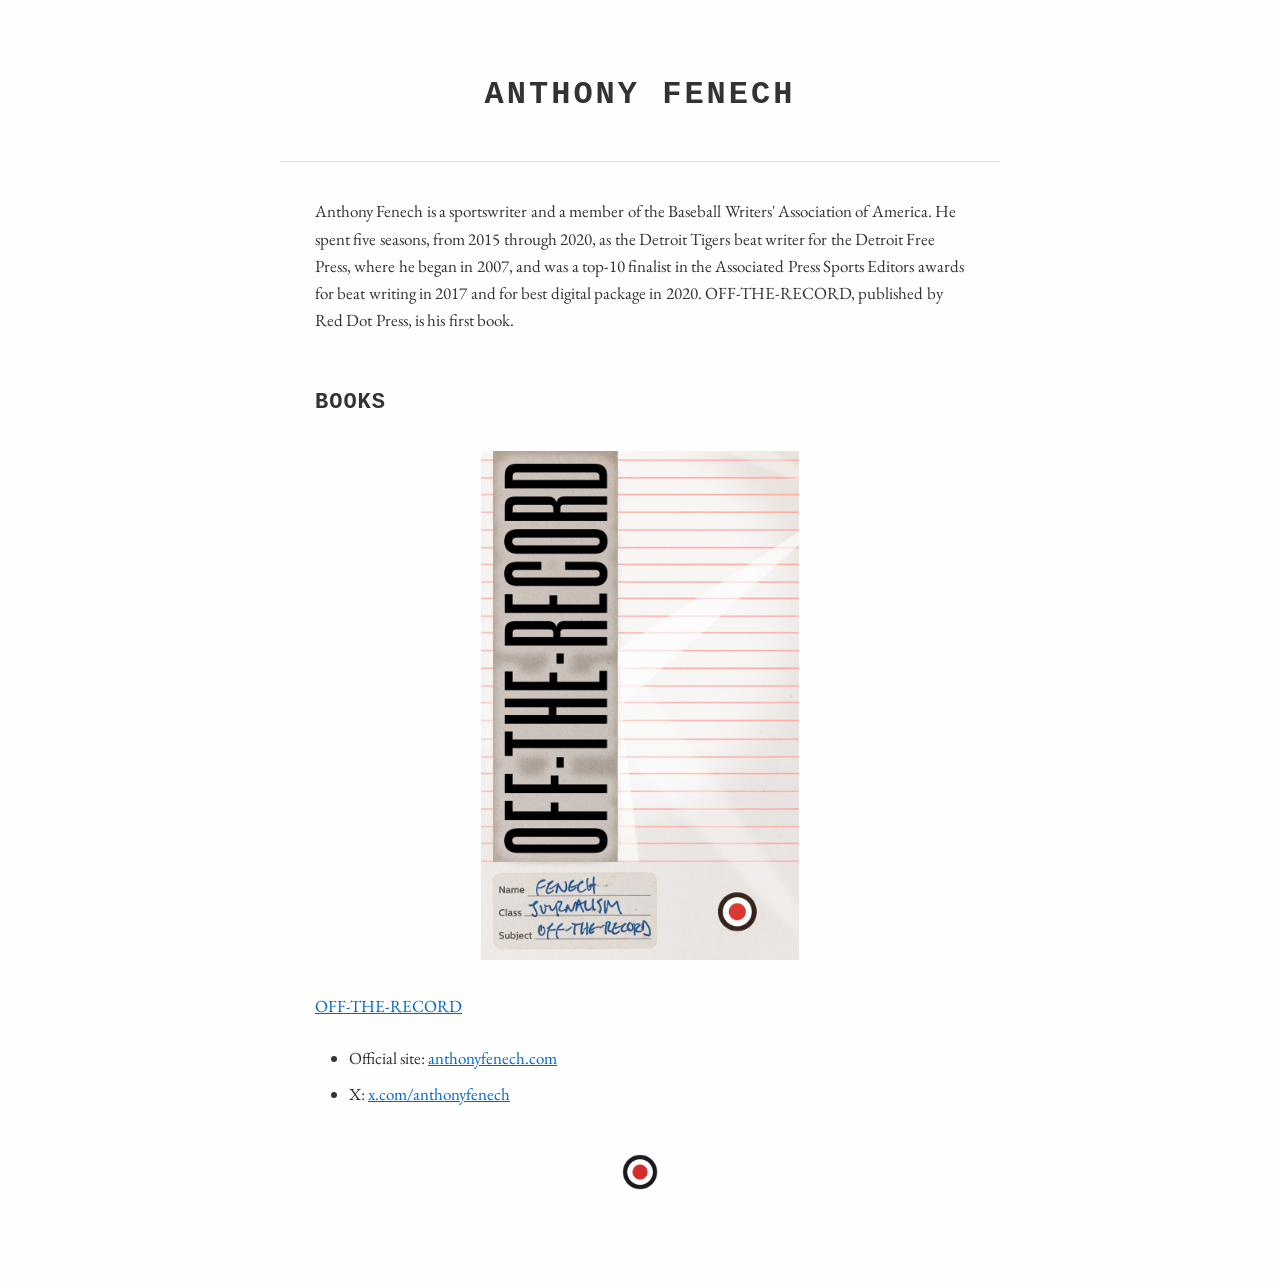
==== anthony-fenech/index.html @ d15d131d "Book page, author page, sitemap and robots.txt" ====
<!DOCTYPE html>
<html lang="en">
<head>
    <meta charset="UTF-8">
    <meta name="viewport" content="width=device-width, initial-scale=1.0">
    <title>Anthony Fenech — Red Dot Press</title>
    <meta name="description" content="Anthony Fenech, sportswriter and author of OFF-THE-RECORD, published by Red Dot Press.">
    <link rel="canonical" href="https://reddotbooks.com/anthony-fenech/">
    <meta property="og:type" content="profile">
    <meta property="og:url" content="https://reddotbooks.com/anthony-fenech/">
    <meta property="og:title" content="Anthony Fenech — Red Dot Press">
    <meta property="og:description" content="Anthony Fenech, sportswriter and author of OFF-THE-RECORD, published by Red Dot Press.">
    <link rel="icon" type="image/png" href="/assets/reddot-logo.png">
    <link rel="stylesheet" href="/css/otr-page.css">
</head>
<body>
    <main class="reader">
        <header class="chapter-header">
            <h1 class="chapter-title">ANTHONY FENECH</h1>
        </header>

        <div class="chapter-body">
            <p>Anthony Fenech is a sportswriter and a member of the Baseball Writers' Association of America. He spent five seasons, from 2015 through 2020, as the Detroit Tigers beat writer for the Detroit Free Press, where he began in 2007, and was a top-10 finalist in the Associated Press Sports Editors awards for beat writing in 2017 and for best digital package in 2020. OFF-THE-RECORD, published by Red Dot Press, is his first book.</p>

            <h2>Books</h2>
            <a href="/off-the-record/"><img class="cover-image" src="/assets/otr-cover.jpg" alt="OFF-THE-RECORD by Anthony Fenech, cover" width="800" height="1280"></a>
            <p><a href="/off-the-record/">OFF-THE-RECORD</a></p>

            <ul>
                <li>Official site: <a href="https://anthonyfenech.com">anthonyfenech.com</a></li>
                <li>X: <a href="https://x.com/anthonyfenech">x.com/anthonyfenech</a></li>
            </ul>
        </div>

        <footer class="site-footer">
            <a href="/"><img src="/assets/reddot-logo.png" alt="Red Dot Press" width="512" height="512"></a>
        </footer>
    </main>

    <script type="application/ld+json">
    {
      "@context": "https://schema.org",
      "@type": "Person",
      "name": "Anthony Fenech",
      "url": "https://anthonyfenech.com",
      "jobTitle": "Sportswriter",
      "sameAs": [
        "https://anthonyfenech.com",
        "https://offrecordbook.com",
        "https://x.com/anthonyfenech"
      ]
    }
    </script>
</body>
</html>
---- css/otr-page.css ----
/* ============================================
   OTR Page — static pages on reddotbooks.com
   Reproduces the OFF-THE-RECORD chapter look.
   Dark mode follows the device setting.
   ============================================ */

/* ---- Fonts: self-hosted EB Garamond ---- */
@font-face {
    font-family: 'EB Garamond';
    font-style: normal;
    font-weight: 400;
    font-display: swap;
    src: url('/fonts/eb-garamond-regular.woff2') format('woff2');
}

@font-face {
    font-family: 'EB Garamond';
    font-style: italic;
    font-weight: 400;
    font-display: swap;
    src: url('/fonts/eb-garamond-italic.woff2') format('woff2');
}

/* ---- Light mode (default) ---- */
:root {
    --color-text-primary: #333;
    --color-text-secondary: #666;
    --color-text-tertiary: #999;
    --color-background: #fefefe;
    --color-border: #ddd;
    --color-link: #0066cc;
    --color-link-hover: #0044aa;
    --color-accent-red: #cc0000;
    --color-image-border: transparent;

    --font-mono: 'Courier New', Courier, monospace;
    --font-serif: 'EB Garamond', 'Times New Roman', Times, Georgia, serif;

    --font-size-sm: 0.875rem;
    --font-size-reader: 1.0625rem;

    --letter-spacing-tight: 1px;
    --letter-spacing-wide: 3px;

    --space-sm: 0.5rem;
    --space-lg: 1.25rem;
    --space-xl: 2rem;
    --space-2xl: 2.5rem;

    --max-width-reader: 800px;
    --padding-mobile: 1.25rem;
    --padding-tablet: 2.5rem;
}

/* ---- Dark mode (device setting) ---- */
@media (prefers-color-scheme: dark) {
    :root {
        --color-text-primary: #e0e0e0;
        --color-text-secondary: #aaaaaa;
        --color-text-tertiary: #777777;
        --color-background: #1a1a1a;
        --color-border: #444444;
        --color-link: #6db3f2;
        --color-link-hover: #9dcbf7;
        --color-accent-red: #cc0000;
        --color-image-border: #444444;
    }
}

/* ---- Reset ---- */
* { margin: 0; padding: 0; box-sizing: border-box; }

html { background-color: var(--color-background); }

body {
    font-family: var(--font-mono);
    font-size: 1.125rem;
    line-height: 1.6;
    color: var(--color-text-primary);
    background-color: var(--color-background);
    -webkit-font-smoothing: antialiased;
    -moz-osx-font-smoothing: grayscale;
    text-rendering: optimizeLegibility;
    min-height: 100vh;
}

/* ---- Reader container ---- */
.reader {
    width: 100%;
    max-width: var(--max-width-reader);
    margin: 0 auto;
    padding: var(--padding-mobile);
    background-color: var(--color-background);
}

@media (min-width: 600px) {
    .reader { padding: var(--padding-tablet); }
}

/* ---- Chapter header ---- */
.chapter-header {
    margin-top: 2em;
    margin-bottom: 2em;
    padding-bottom: 1.5em;
    border-bottom: 1px solid var(--color-border);
}

.chapter-title {
    font-family: var(--font-mono);
    font-size: 28px;
    line-height: 1.2;
    font-weight: bold;
    color: var(--color-text-primary);
    margin-bottom: var(--space-lg);
    text-transform: uppercase;
    letter-spacing: var(--letter-spacing-wide);
    text-align: center;
}

.chapter-subtitle {
    font-family: var(--font-mono);
    font-size: var(--font-size-sm);
    line-height: 1.4;
    color: var(--color-text-secondary);
    margin-bottom: var(--space-sm);
    letter-spacing: var(--letter-spacing-tight);
    text-align: center;
}

/* ---- Chapter body ---- */
.chapter-body {
    font-family: var(--font-serif);
    font-size: var(--font-size-reader);
    line-height: 1.6;
    color: var(--color-text-primary);
    text-align: left;
    max-width: 650px;
    margin: var(--space-lg) auto var(--space-2xl) auto;
}

.chapter-body p {
    margin-top: 0;
    margin-bottom: 1.2rem;
    text-indent: 0;
    word-spacing: 0.02em;
}

.chapter-body em { font-style: italic; }
.chapter-body strong { font-weight: 600; }

.chapter-body h2 {
    font-family: var(--font-mono);
    font-size: 1.375rem;
    font-weight: bold;
    margin: 2.5em 0 1em 0;
    color: var(--color-text-primary);
    line-height: 1.3;
    text-transform: uppercase;
    letter-spacing: 1px;
}

.chapter-body ul {
    margin: 1.5em 0;
    padding-left: 2em;
}

.chapter-body li {
    margin-bottom: 0.5em;
    line-height: 1.6;
}

/* ---- Blurb: bold italics ---- */
.chapter-body .blurb p {
    font-weight: bold;
    font-style: italic;
}

/* ---- Links ---- */
.chapter-body a {
    color: var(--color-link);
    text-decoration: underline;
}

.chapter-body a:hover,
.chapter-body a:focus {
    color: var(--color-link-hover);
}

/* ---- Images ---- */
.cover-image,
.headshot-image {
    display: block;
    height: auto;
    margin: var(--space-xl) auto;
    border: 1px solid var(--color-image-border);
}

.cover-image {
    width: 100%;
    max-width: 320px;
}

.headshot-image {
    width: 100%;
    max-width: 240px;
}

/* ---- Site footer logo ---- */
.site-footer {
    text-align: center;
    margin-top: var(--space-2xl);
    padding-bottom: var(--space-2xl);
}

.site-footer a { display: inline-block; line-height: 0; }

.site-footer img {
    display: block;
    width: 48px;
    height: auto;
}

/* ---- Responsive type ---- */
@media (max-width: 599px) {
    .chapter-title { font-size: 26px; }
    .chapter-body { max-width: 100%; }
    .chapter-body h2 { font-size: 1.25rem; }
}

@media (min-width: 600px) {
    .chapter-title { font-size: 32px; }
}
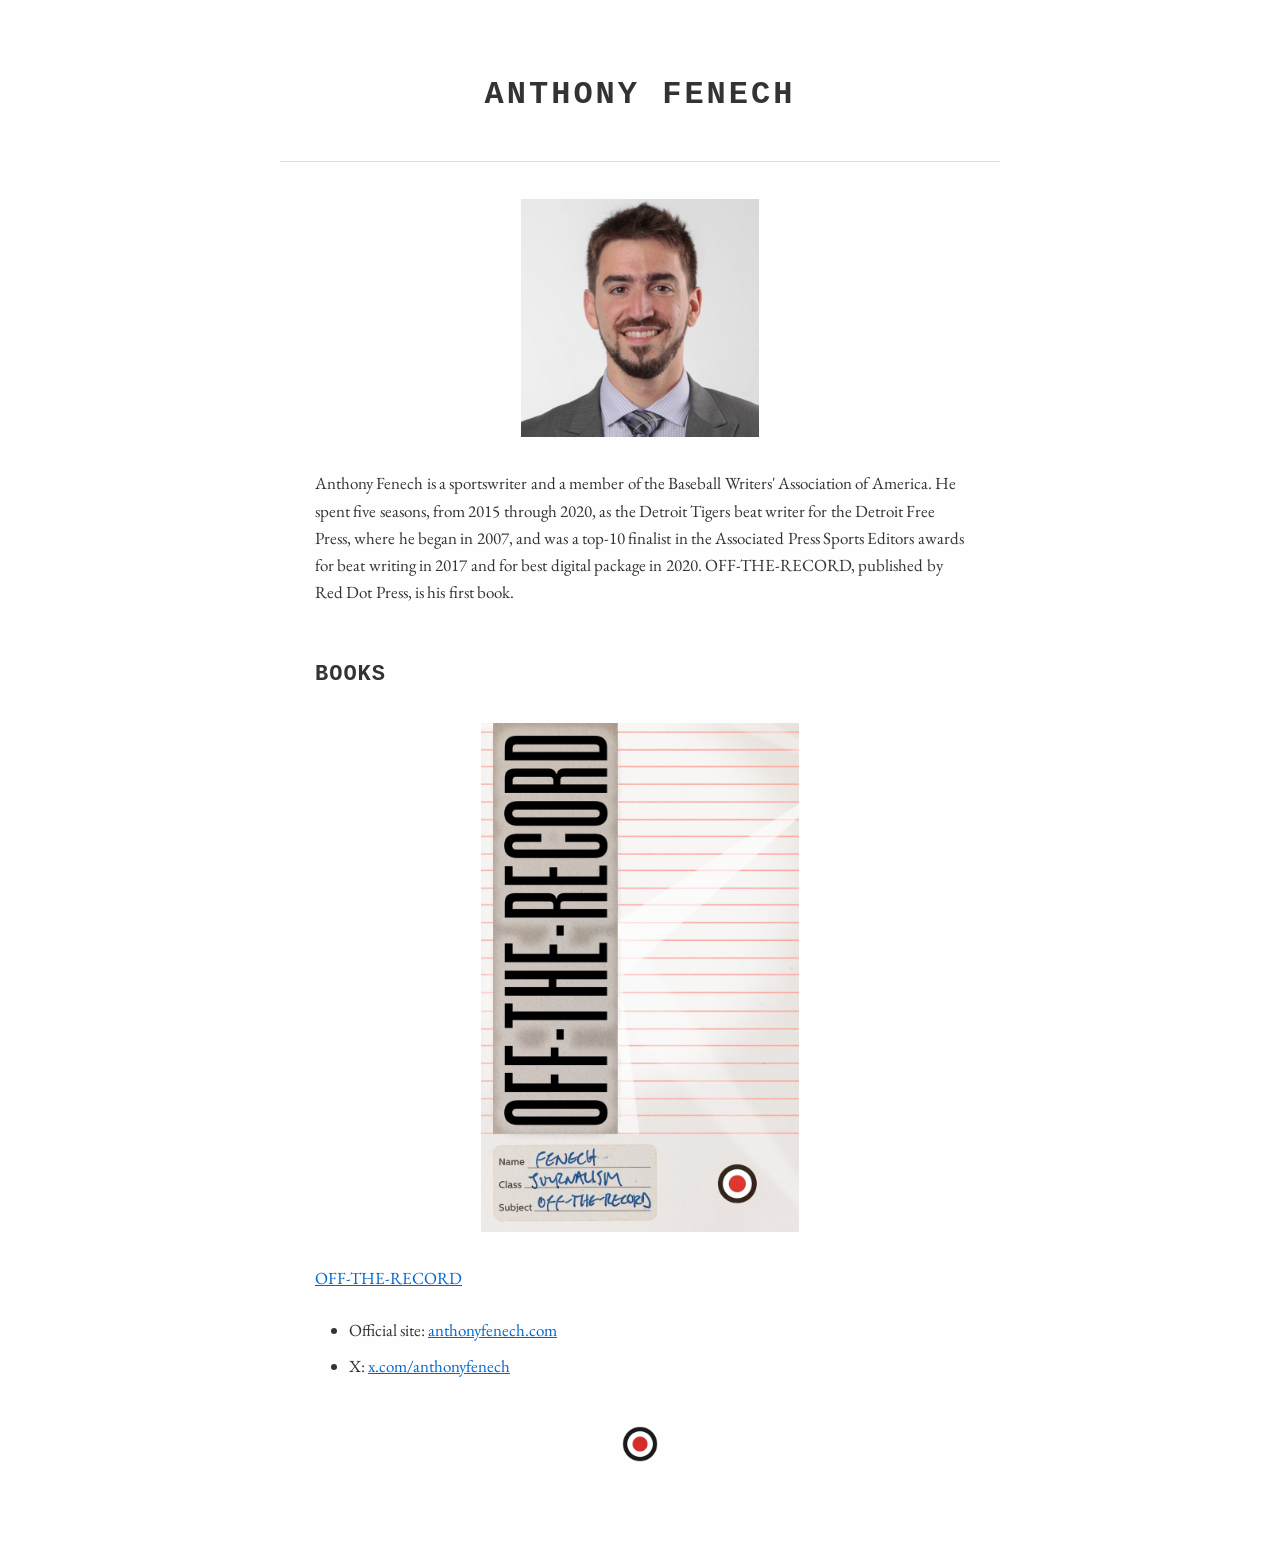
==== commit d3bf1584: "Add author headshot" ====
--- a/anthony-fenech/index.html
+++ b/anthony-fenech/index.html
@@ -10,6 +10,7 @@
     <meta property="og:url" content="https://reddotbooks.com/anthony-fenech/">
     <meta property="og:title" content="Anthony Fenech — Red Dot Press">
     <meta property="og:description" content="Anthony Fenech, sportswriter and author of OFF-THE-RECORD, published by Red Dot Press.">
+    <meta property="og:image" content="https://reddotbooks.com/assets/anthony-fenech.jpg">
     <link rel="icon" type="image/png" href="/assets/reddot-logo.png">
     <link rel="stylesheet" href="/css/otr-page.css">
 </head>
@@ -20,6 +21,8 @@
         </header>
 
         <div class="chapter-body">
+            <img class="headshot-image" src="/assets/anthony-fenech.jpg" alt="Anthony Fenech" width="600" height="600">
+
             <p>Anthony Fenech is a sportswriter and a member of the Baseball Writers' Association of America. He spent five seasons, from 2015 through 2020, as the Detroit Tigers beat writer for the Detroit Free Press, where he began in 2007, and was a top-10 finalist in the Associated Press Sports Editors awards for beat writing in 2017 and for best digital package in 2020. OFF-THE-RECORD, published by Red Dot Press, is his first book.</p>
 
             <h2>Books</h2>
@@ -43,6 +46,7 @@
       "@type": "Person",
       "name": "Anthony Fenech",
       "url": "https://anthonyfenech.com",
+      "image": "https://reddotbooks.com/assets/anthony-fenech.jpg",
       "jobTitle": "Sportswriter",
       "sameAs": [
         "https://anthonyfenech.com",
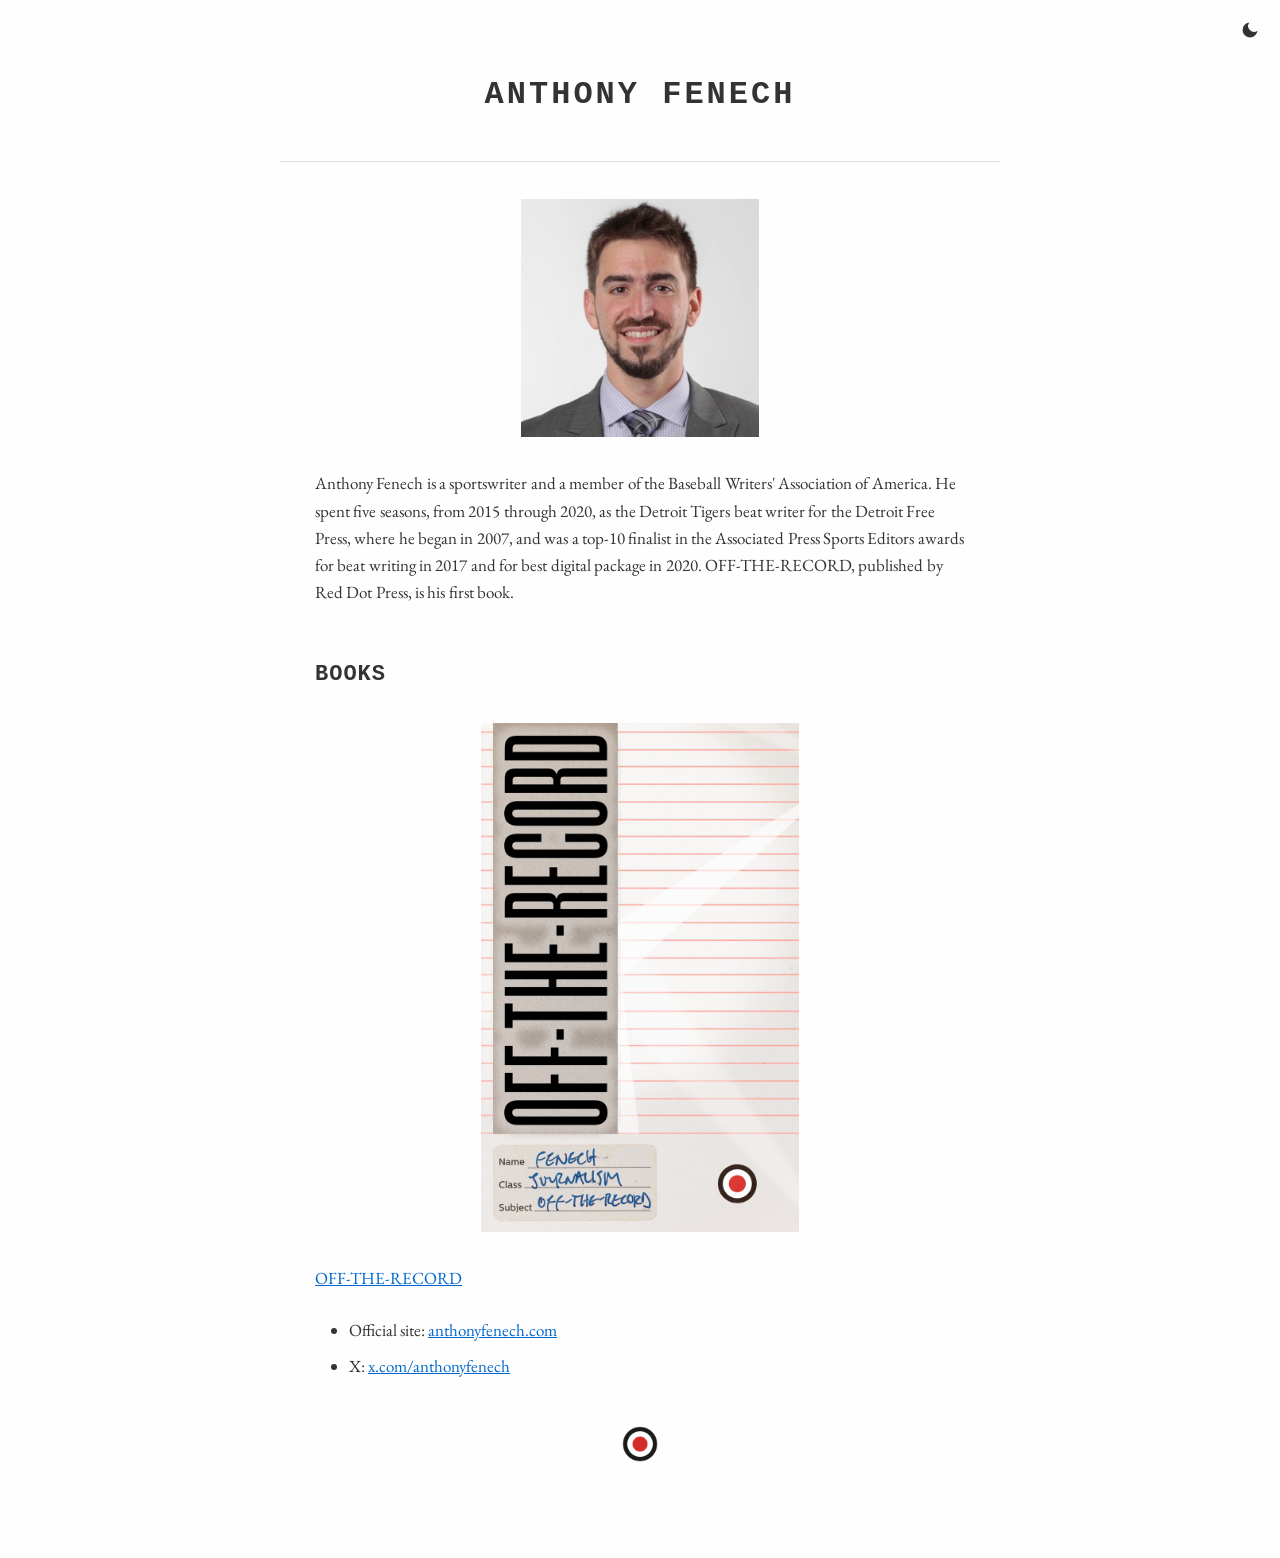
==== commit d0079308: "Switch to light/dark theme with toggle, white default" ====
--- a/anthony-fenech/index.html
+++ b/anthony-fenech/index.html
@@ -12,9 +12,25 @@
     <meta property="og:description" content="Anthony Fenech, sportswriter and author of OFF-THE-RECORD, published by Red Dot Press.">
     <meta property="og:image" content="https://reddotbooks.com/assets/anthony-fenech.jpg">
     <link rel="icon" type="image/png" href="/assets/reddot-logo.png">
-    <link rel="stylesheet" href="/css/otr-page.css">
+    <!-- CRITICAL: Apply theme BEFORE CSS loads to prevent FOUC -->
+    <script>
+        (function() {
+            // Theme (dark/light) — light is the default; dark only if explicitly chosen
+            if (localStorage.getItem('reader_theme') === 'dark') {
+                document.documentElement.setAttribute('data-theme', 'dark');
+            }
+        })();
+    </script>
+    <link rel="stylesheet" href="/css/otr-page.css?v=1">
 </head>
 <body>
+    <header class="site-header">
+        <button class="theme-toggle" id="themeToggle" title="Toggle dark mode" aria-label="Toggle dark mode">
+            <svg width="20" height="20" viewBox="0 0 24 24" fill="currentColor" stroke="none">
+                <path d="M21 12.79A9 9 0 1 1 11.21 3 7 7 0 0 0 21 12.79z"/>
+            </svg>
+        </button>
+    </header>
     <main class="reader">
         <header class="chapter-header">
             <h1 class="chapter-title">ANTHONY FENECH</h1>
@@ -55,5 +71,6 @@
       ]
     }
     </script>
+    <script type="module" src="/js/theme.js?v=1"></script>
 </body>
 </html>
--- a/css/otr-page.css
+++ b/css/otr-page.css
@@ -52,19 +52,17 @@
     --padding-tablet: 2.5rem;
 }
 
-/* ---- Dark mode (device setting) ---- */
-@media (prefers-color-scheme: dark) {
-    :root {
-        --color-text-primary: #e0e0e0;
-        --color-text-secondary: #aaaaaa;
-        --color-text-tertiary: #777777;
-        --color-background: #1a1a1a;
-        --color-border: #444444;
-        --color-link: #6db3f2;
-        --color-link-hover: #9dcbf7;
-        --color-accent-red: #cc0000;
-        --color-image-border: #444444;
-    }
+/* ---- Dark mode (toggle-driven, matches offrecordbook.com) ---- */
+[data-theme="dark"] {
+    --color-text-primary: #e0e0e0;
+    --color-text-secondary: #aaaaaa;
+    --color-text-tertiary: #777777;
+    --color-background: #1a1a1a;
+    --color-border: #444444;
+    --color-link: #6db3f2;
+    --color-link-hover: #9dcbf7;
+    --color-accent-red: #cc0000;
+    --color-image-border: #444444;
 }
 
 /* ---- Reset ---- */
@@ -230,3 +228,27 @@
 @media (min-width: 600px) {
     .chapter-title { font-size: 32px; }
 }
+
+/* ---- Theme toggle (copied from offrecordbook.com) ---- */
+.site-header {
+    position: absolute;
+    top: 0;
+    right: 0;
+    padding: var(--space-sm);
+    z-index: 10;
+}
+
+.theme-toggle {
+    display: flex;
+    align-items: center;
+    justify-content: center;
+    width: 44px;
+    height: 44px;
+    background: transparent;
+    border: none;
+    cursor: pointer;
+    transition: opacity 0.15s ease;
+    color: var(--color-text-primary);
+}
+
+.theme-toggle:hover { opacity: 0.7; }
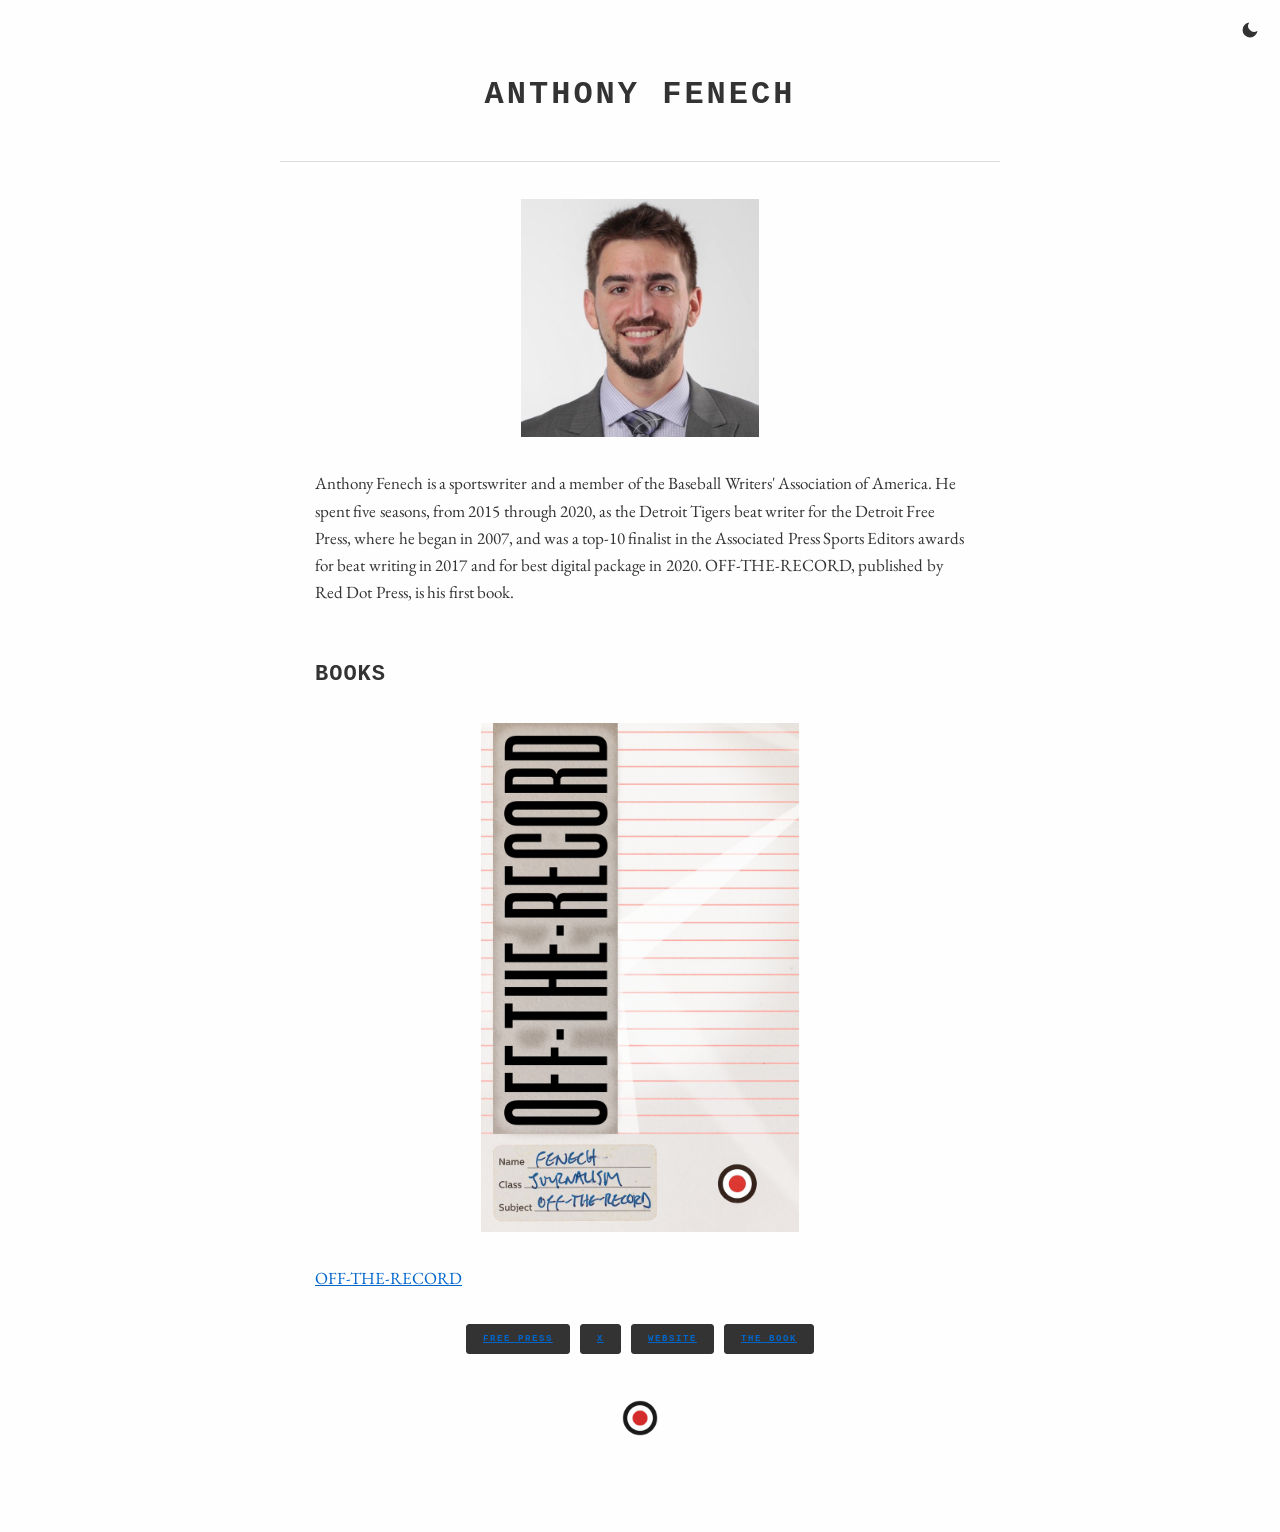
==== commit ab394baa: "Move author content to author page, add button row" ====
--- a/anthony-fenech/index.html
+++ b/anthony-fenech/index.html
@@ -45,10 +45,12 @@
             <a href="/off-the-record/"><img class="cover-image" src="/assets/otr-cover.jpg" alt="OFF-THE-RECORD by Anthony Fenech, cover" width="800" height="1280"></a>
             <p><a href="/off-the-record/">OFF-THE-RECORD</a></p>
 
-            <ul>
-                <li>Official site: <a href="https://anthonyfenech.com">anthonyfenech.com</a></li>
-                <li>X: <a href="https://x.com/anthonyfenech">x.com/anthonyfenech</a></li>
-            </ul>
+            <nav class="link-row">
+                <a href="https://www.freep.com/staff/2648482001/anthony-fenech/" class="pdf-download-btn">FREE PRESS</a>
+                <a href="https://x.com/anthonyfenech" class="pdf-download-btn">X</a>
+                <a href="https://anthonyfenech.com" class="pdf-download-btn">WEBSITE</a>
+                <a href="https://offrecordbook.com" class="pdf-download-btn">THE BOOK</a>
+            </nav>
         </div>
 
         <footer class="site-footer">
--- a/css/otr-page.css
+++ b/css/otr-page.css
@@ -115,16 +115,6 @@
     text-align: center;
 }
 
-.chapter-subtitle {
-    font-family: var(--font-mono);
-    font-size: var(--font-size-sm);
-    line-height: 1.4;
-    color: var(--color-text-secondary);
-    margin-bottom: var(--space-sm);
-    letter-spacing: var(--letter-spacing-tight);
-    text-align: center;
-}
-
 /* ---- Chapter body ---- */
 .chapter-body {
     font-family: var(--font-serif);
@@ -252,3 +242,89 @@
 }
 
 .theme-toggle:hover { opacity: 0.7; }
+
+/* ---- Store menu (copied from offrecordbook.com downloadpage.html,
+       scaled to ~82% and re-pointed at this page's theme variables) ---- */
+.format-menu {
+    display: grid;
+    grid-template-columns: max-content max-content max-content;
+    column-gap: 10px;        /* source 12px */
+    row-gap: 20px;           /* source 24px */
+    justify-content: center;
+    align-items: center;
+    width: fit-content;
+    margin: 0 auto;
+    padding: 16px 0;         /* source 20px 0 */
+}
+
+.format-item {
+    display: contents;
+    font-family: var(--font-mono);
+    font-size: 0.8125rem;    /* source 1rem */
+    font-weight: bold;
+    text-transform: uppercase;
+    letter-spacing: 0.8px;   /* source 1px */
+    text-decoration: none;
+    color: var(--color-text-primary);
+    -webkit-tap-highlight-color: transparent;
+}
+
+.format-name { text-align: right; }
+.format-dash { text-align: center; }
+.format-menu .pdf-download-btn { justify-self: start; }
+
+.pdf-download-btn {
+    padding: 7px 16px;       /* source 8px 20px */
+    font-family: var(--font-mono);
+    font-size: 9px;          /* source 11px */
+    font-weight: bold;
+    text-transform: uppercase;
+    letter-spacing: 1.6px;   /* source 2px */
+    background: var(--color-text-primary);
+    color: var(--color-background);
+    border: 1px solid var(--color-text-primary);
+    border-radius: 3px;
+    text-decoration: none;
+    white-space: nowrap;
+}
+
+[data-theme="dark"] .pdf-download-btn {
+    background: var(--color-background);
+    color: var(--color-text-primary);
+    border: 1px solid var(--color-text-primary);
+}
+
+/* Mobile - larger tap targets */
+@media (max-width: 599px) {
+    .format-menu {
+        row-gap: 23px;       /* source 28px */
+    }
+}
+
+/* ---- Small note line (reuses the existing --font-size-sm) ---- */
+.chapter-body p.text-small {
+    font-size: var(--font-size-sm);
+}
+
+/* ---- Button row (author page): reuses .pdf-download-btn for the look,
+       in a centred flex row that wraps instead of overflowing.
+       Deliberately NOT inside .format-menu, so the grid's
+       justify-self: start does not apply. ---- */
+.link-row {
+    display: flex;
+    flex-wrap: wrap;
+    justify-content: center;
+    align-items: center;
+    gap: 10px;
+    margin: var(--space-xl) 0;
+}
+
+/* Visible keyboard focus for the store buttons and the author row */
+.pdf-download-btn:focus-visible {
+    outline: 2px solid var(--color-text-primary);
+    outline-offset: 2px;
+}
+
+[data-theme="dark"] .pdf-download-btn:focus-visible {
+    outline: 2px solid var(--color-text-primary);
+}
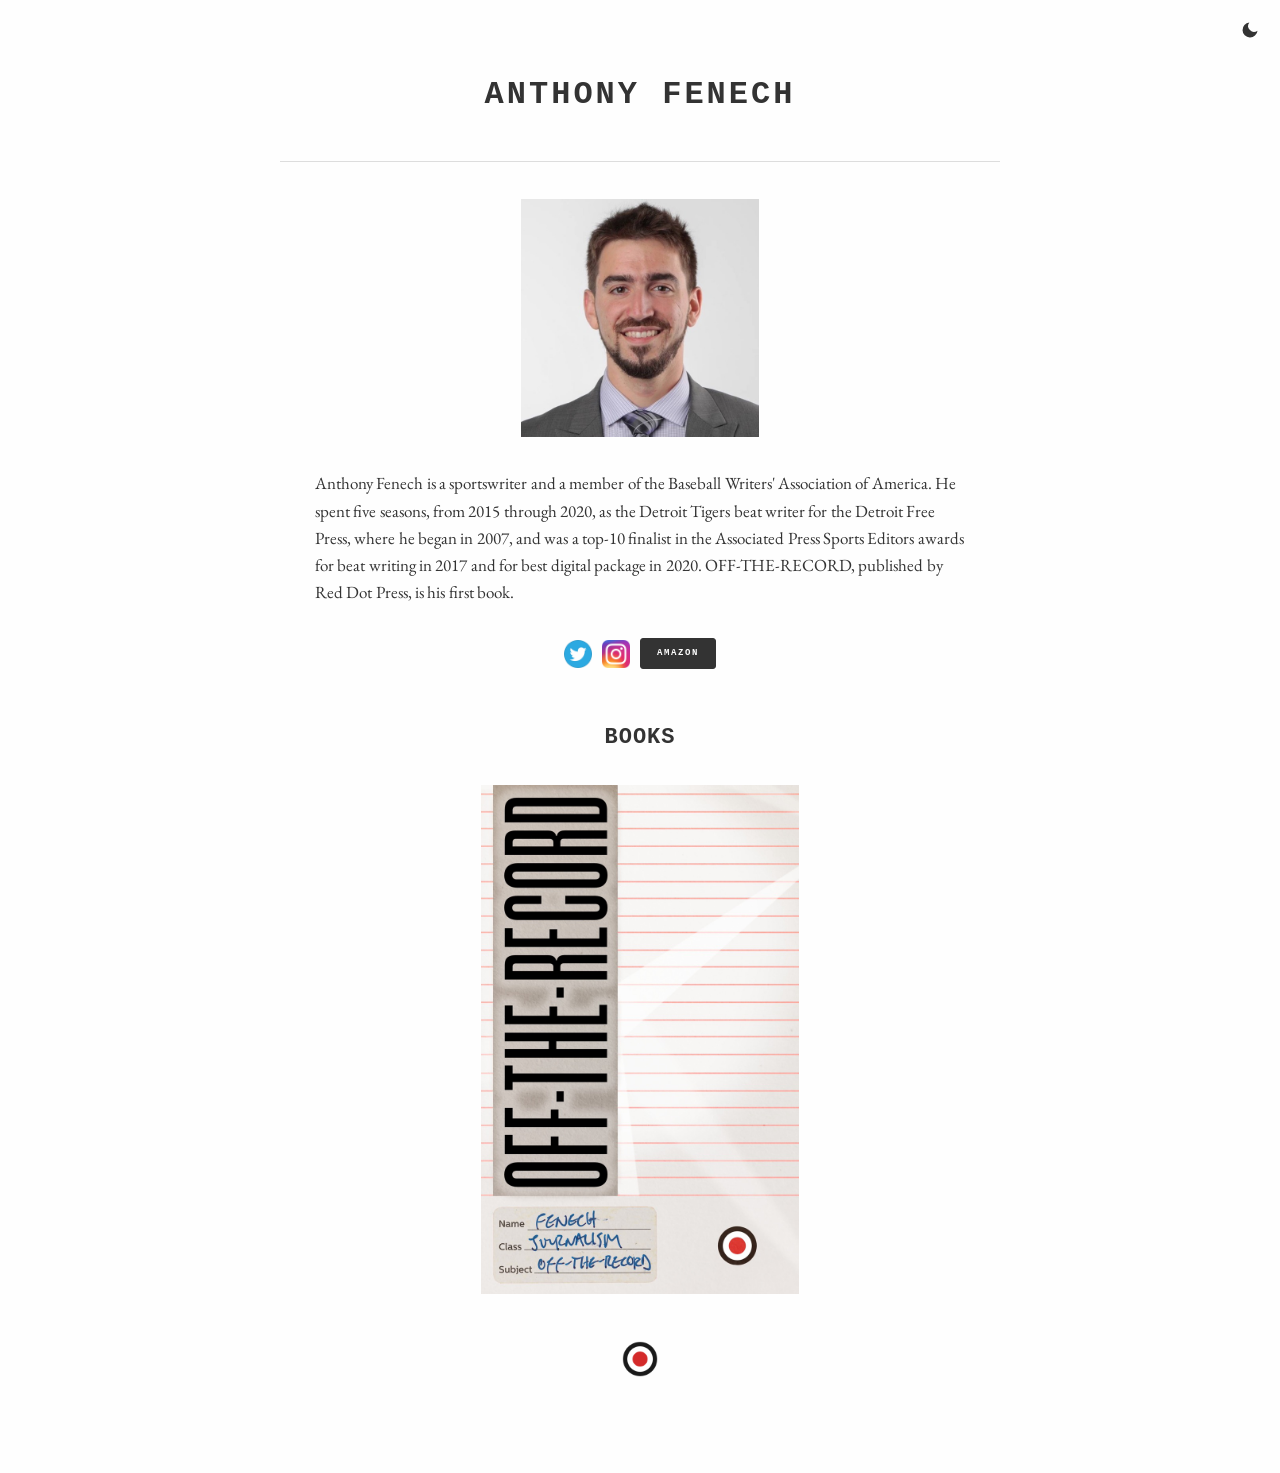
==== commit fbb09ebc: "Author page: social logo row above cover" ====
--- a/anthony-fenech/index.html
+++ b/anthony-fenech/index.html
@@ -41,16 +41,17 @@
 
             <p>Anthony Fenech is a sportswriter and a member of the Baseball Writers' Association of America. He spent five seasons, from 2015 through 2020, as the Detroit Tigers beat writer for the Detroit Free Press, where he began in 2007, and was a top-10 finalist in the Associated Press Sports Editors awards for beat writing in 2017 and for best digital package in 2020. OFF-THE-RECORD, published by Red Dot Press, is his first book.</p>
 
+
+            <nav class="link-row">
+                <a href="https://x.com/anthonyfenech" class="social-link"><img class="social-icon" src="/assets/icon-twitter.png" alt="X (formerly Twitter)" width="28" height="28"></a>
+                <a href="https://www.instagram.com/afen10/" class="social-link"><img class="social-icon" src="/assets/icon-instagram.png" alt="Instagram" width="28" height="28"></a>
+                <a href="https://www.amazon.com/stores/author/B0H463D1TS" class="pdf-download-btn">AMAZON</a>
+                <!-- GOODREADS button goes here -->
+            </nav>
+
             <h2>Books</h2>
             <a href="/off-the-record/"><img class="cover-image" src="/assets/otr-cover.jpg" alt="OFF-THE-RECORD by Anthony Fenech, cover" width="800" height="1280"></a>
-            <p><a href="/off-the-record/">OFF-THE-RECORD</a></p>
 
-            <nav class="link-row">
-                <a href="https://www.freep.com/staff/2648482001/anthony-fenech/" class="pdf-download-btn">FREE PRESS</a>
-                <a href="https://x.com/anthonyfenech" class="pdf-download-btn">X</a>
-                <a href="https://anthonyfenech.com" class="pdf-download-btn">WEBSITE</a>
-                <a href="https://offrecordbook.com" class="pdf-download-btn">THE BOOK</a>
-            </nav>
         </div>
 
         <footer class="site-footer">
--- a/css/otr-page.css
+++ b/css/otr-page.css
@@ -301,11 +301,6 @@
     }
 }
 
-/* ---- Small note line (reuses the existing --font-size-sm) ---- */
-.chapter-body p.text-small {
-    font-size: var(--font-size-sm);
-}
-
 /* ---- Button row (author page): reuses .pdf-download-btn for the look,
        in a centred flex row that wraps instead of overflowing.
        Deliberately NOT inside .format-menu, so the grid's
@@ -328,3 +323,76 @@
 [data-theme="dark"] .pdf-download-btn:focus-visible {
     outline: 2px solid var(--color-text-primary);
 }
+
+/* ---- Button text: beat .chapter-body a (0,1,1) with a.pdf-download-btn
+       (0,1,1, later in source) and .chapter-body a:hover/:focus (0,2,1)
+       with a.pdf-download-btn:hover/:focus (0,2,1, later in source).
+       No !important needed. ---- */
+a.pdf-download-btn,
+a.pdf-download-btn:link,
+a.pdf-download-btn:visited,
+a.pdf-download-btn:hover,
+a.pdf-download-btn:focus,
+a.pdf-download-btn:active {
+    color: var(--color-background);
+    text-decoration: none;
+    text-align: center;
+}
+
+[data-theme="dark"] a.pdf-download-btn,
+[data-theme="dark"] a.pdf-download-btn:link,
+[data-theme="dark"] a.pdf-download-btn:visited,
+[data-theme="dark"] a.pdf-download-btn:hover,
+[data-theme="dark"] a.pdf-download-btn:focus,
+[data-theme="dark"] a.pdf-download-btn:active {
+    color: var(--color-text-primary);
+    text-decoration: none;
+}
+
+/* ---- Section subheads centered to match the page title and the
+       centered store grid (applies to both content pages) ---- */
+.chapter-body h2 {
+    text-align: center;
+}
+
+/* ---- BOOK DETAILS labels: match the GET THE BOOK store labels
+       (.format-item). Size rule: .format-item is 0.8125rem (13px),
+       which is >= 12px, so its size is used as-is. Letter-spacing rule:
+       0.8px is not above 1px, so it is carried over unhalved.
+       No color, no text-transform (capitals are in the markup). ---- */
+.detail-label {
+    font-family: var(--font-mono);
+    font-weight: bold;
+    letter-spacing: 0.8px;
+    font-size: 0.8125rem;
+}
+
+/* ---- Social logo row (author page) ----
+       .social-icon sets display size only; the PNGs keep their own colours.
+       28px matches .pdf-download-btn's computed height (~28px:
+       9px text x1.2 + 7px padding x2 + 1px border x2). ---- */
+.social-icon {
+    display: block;
+    width: 28px;
+    height: auto;
+}
+
+/* Beat .chapter-body a (0,1,1) — a.social-link is (0,1,1) and later in
+   source, so it wins the tie. Covers every link state. */
+a.social-link,
+a.social-link:link,
+a.social-link:visited,
+a.social-link:hover,
+a.social-link:focus,
+a.social-link:active {
+    text-decoration: none;
+    color: inherit;
+    display: inline-block;
+    line-height: 0;
+}
+
+@media (max-width: 599px) {
+    .social-icon {
+        width: 26px;
+    }
+}
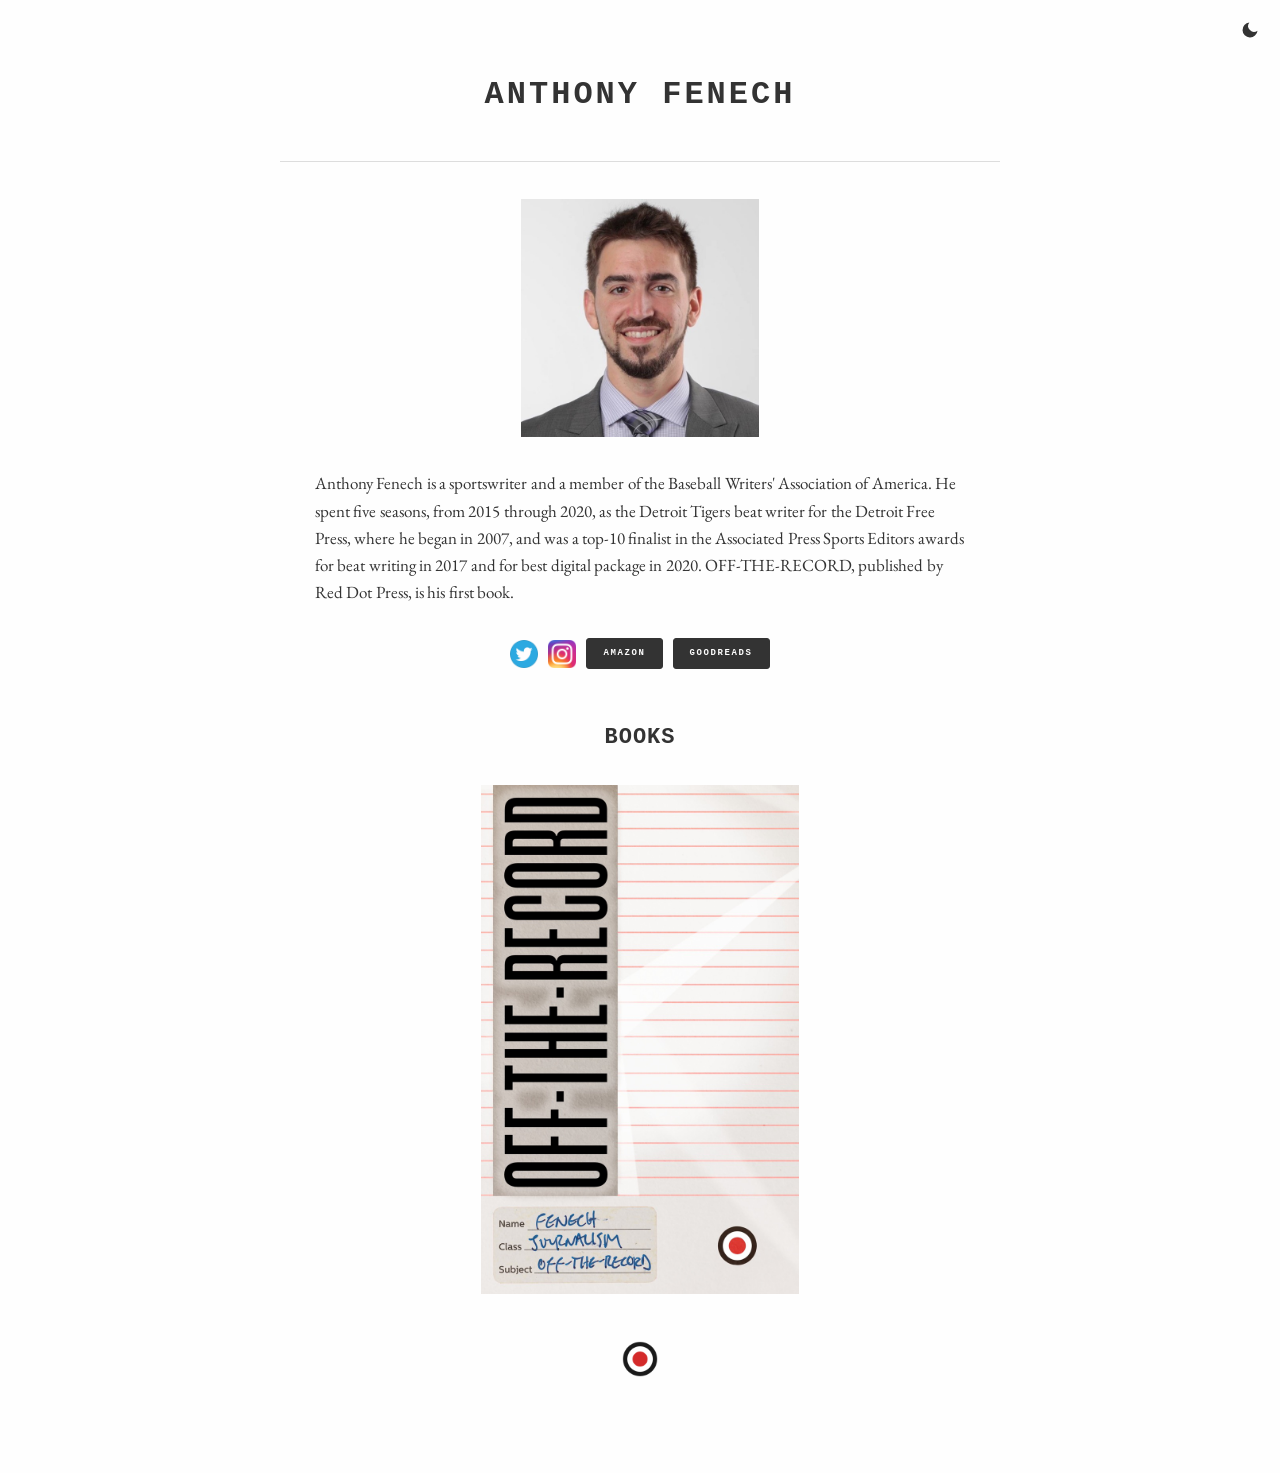
==== commit 897f44c4: "Add Goodreads links and fix blurb typo" ====
--- a/anthony-fenech/index.html
+++ b/anthony-fenech/index.html
@@ -46,7 +46,7 @@
                 <a href="https://x.com/anthonyfenech" class="social-link"><img class="social-icon" src="/assets/icon-twitter.png" alt="X (formerly Twitter)" width="28" height="28"></a>
                 <a href="https://www.instagram.com/afen10/" class="social-link"><img class="social-icon" src="/assets/icon-instagram.png" alt="Instagram" width="28" height="28"></a>
                 <a href="https://www.amazon.com/stores/author/B0H463D1TS" class="pdf-download-btn">AMAZON</a>
-                <!-- GOODREADS button goes here -->
+                <a href="https://www.goodreads.com/author/show/70575290.Anthony_Fenech" target="_blank" rel="noopener noreferrer" class="pdf-download-btn" aria-label="Anthony Fenech on Goodreads">GOODREADS</a>
             </nav>
 
             <h2>Books</h2>
@@ -70,7 +70,10 @@
       "sameAs": [
         "https://anthonyfenech.com",
         "https://offrecordbook.com",
-        "https://x.com/anthonyfenech"
+        "https://x.com/anthonyfenech",
+        "https://www.instagram.com/afen10/",
+        "https://www.amazon.com/stores/author/B0H463D1TS",
+        "https://www.goodreads.com/author/show/70575290.Anthony_Fenech"
       ]
     }
     </script>
--- a/css/otr-page.css
+++ b/css/otr-page.css
@@ -157,10 +157,13 @@
     line-height: 1.6;
 }
 
-/* ---- Blurb: bold italics ---- */
+/* ---- Blurb: bold Courier, upright (back-cover styling) ---- */
 .chapter-body .blurb p {
-    font-weight: bold;
-    font-style: italic;
+    font-family: var(--font-mono);
+    font-weight: bold;
+    font-style: normal;
+    font-size: 1.0625rem;
+    line-height: 1.6;
 }
 
 /* ---- Links ---- */
@@ -396,3 +399,14 @@
         width: 26px;
     }
 }
+
+/* ---- Back-cover divider between the blurb and the description.
+       margin-left is set to 0 explicitly to override the browser's
+       default margin-inline: auto, which would centre the <hr>. ---- */
+.blurb-rule {
+    border: none;
+    height: 3px;
+    width: 120px;
+    background: var(--color-text-primary);
+    margin: 2rem auto 2rem 0;
+}
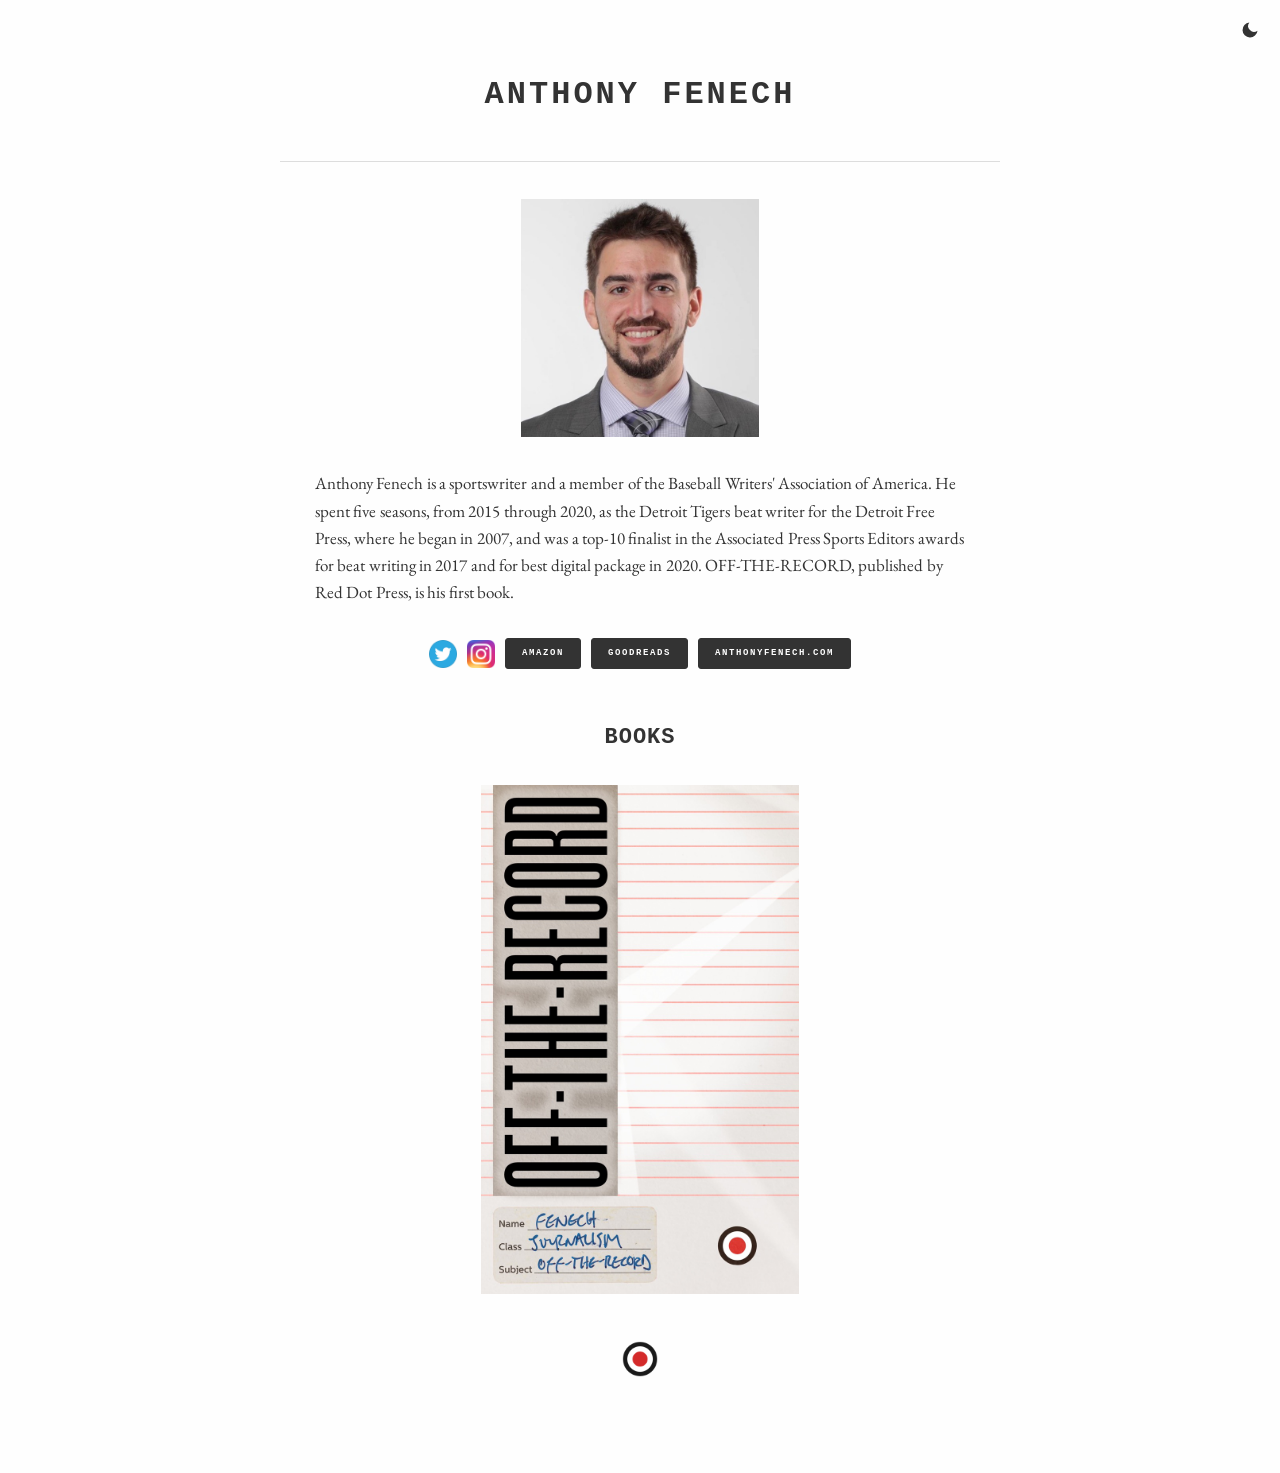
==== commit c9dd90d1: "Add twitter:card, homepage h1, author site link, and Wikidata sameAs" ====
--- a/anthony-fenech/index.html
+++ b/anthony-fenech/index.html
@@ -11,6 +11,7 @@
     <meta property="og:title" content="Anthony Fenech — Red Dot Press">
     <meta property="og:description" content="Anthony Fenech, sportswriter and author of OFF-THE-RECORD, published by Red Dot Press.">
     <meta property="og:image" content="https://reddotbooks.com/assets/anthony-fenech.jpg">
+    <meta name="twitter:card" content="summary">
     <link rel="icon" type="image/png" href="/assets/reddot-logo.png">
     <!-- CRITICAL: Apply theme BEFORE CSS loads to prevent FOUC -->
     <script>
@@ -47,6 +48,7 @@
                 <a href="https://www.instagram.com/afen10/" class="social-link"><img class="social-icon" src="/assets/icon-instagram.png" alt="Instagram" width="28" height="28"></a>
                 <a href="https://www.amazon.com/stores/author/B0H463D1TS" class="pdf-download-btn">AMAZON</a>
                 <a href="https://www.goodreads.com/author/show/70575290.Anthony_Fenech" target="_blank" rel="noopener noreferrer" class="pdf-download-btn" aria-label="Anthony Fenech on Goodreads">GOODREADS</a>
+                <a href="https://anthonyfenech.com" class="pdf-download-btn">ANTHONYFENECH.COM</a>
             </nav>
 
             <h2>Books</h2>
@@ -73,7 +75,8 @@
         "https://x.com/anthonyfenech",
         "https://www.instagram.com/afen10/",
         "https://www.amazon.com/stores/author/B0H463D1TS",
-        "https://www.goodreads.com/author/show/70575290.Anthony_Fenech"
+        "https://www.goodreads.com/author/show/70575290.Anthony_Fenech",
+        "https://www.wikidata.org/wiki/Q141537982"
       ]
     }
     </script>
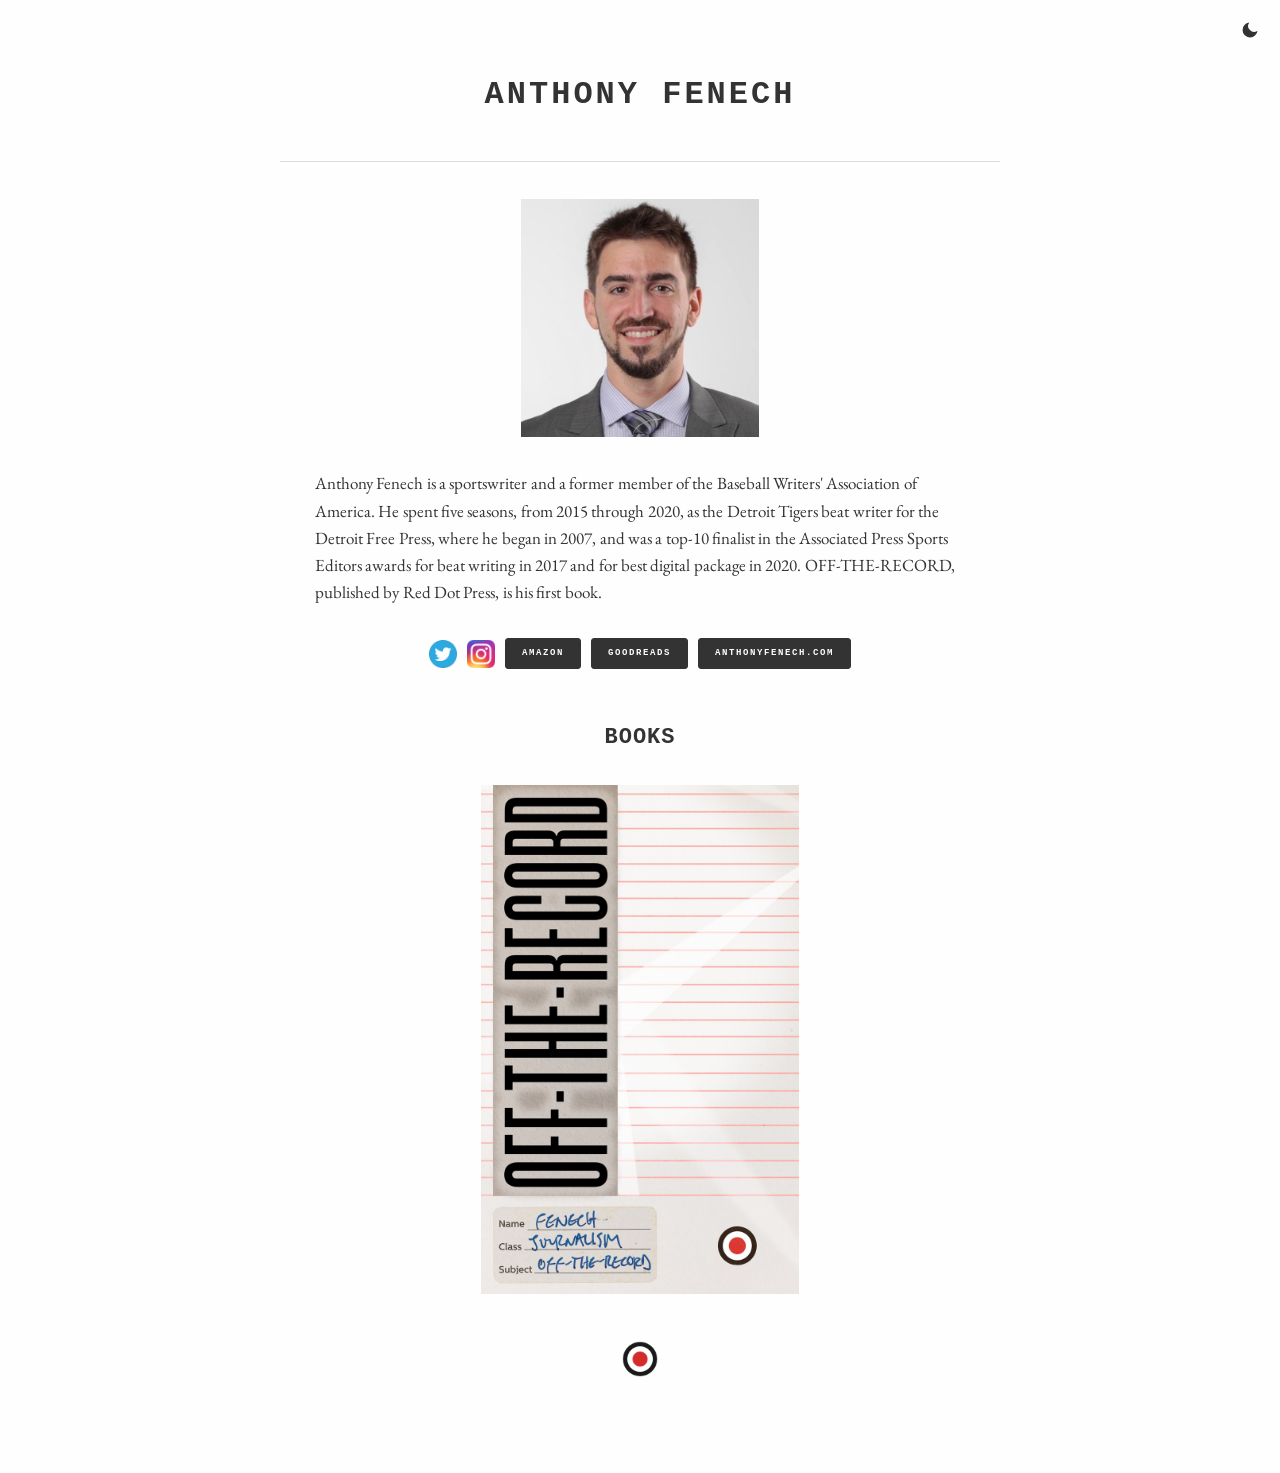
==== commit b32c4911: "Describe BBWAA membership in the past tense" ====
--- a/anthony-fenech/index.html
+++ b/anthony-fenech/index.html
@@ -40,7 +40,7 @@
         <div class="chapter-body">
             <img class="headshot-image" src="/assets/anthony-fenech.jpg" alt="Anthony Fenech" width="600" height="600">
 
-            <p>Anthony Fenech is a sportswriter and a member of the Baseball Writers' Association of America. He spent five seasons, from 2015 through 2020, as the Detroit Tigers beat writer for the Detroit Free Press, where he began in 2007, and was a top-10 finalist in the Associated Press Sports Editors awards for beat writing in 2017 and for best digital package in 2020. OFF-THE-RECORD, published by Red Dot Press, is his first book.</p>
+            <p>Anthony Fenech is a sportswriter and a former member of the Baseball Writers' Association of America. He spent five seasons, from 2015 through 2020, as the Detroit Tigers beat writer for the Detroit Free Press, where he began in 2007, and was a top-10 finalist in the Associated Press Sports Editors awards for beat writing in 2017 and for best digital package in 2020. OFF-THE-RECORD, published by Red Dot Press, is his first book.</p>
 
 
             <nav class="link-row">
